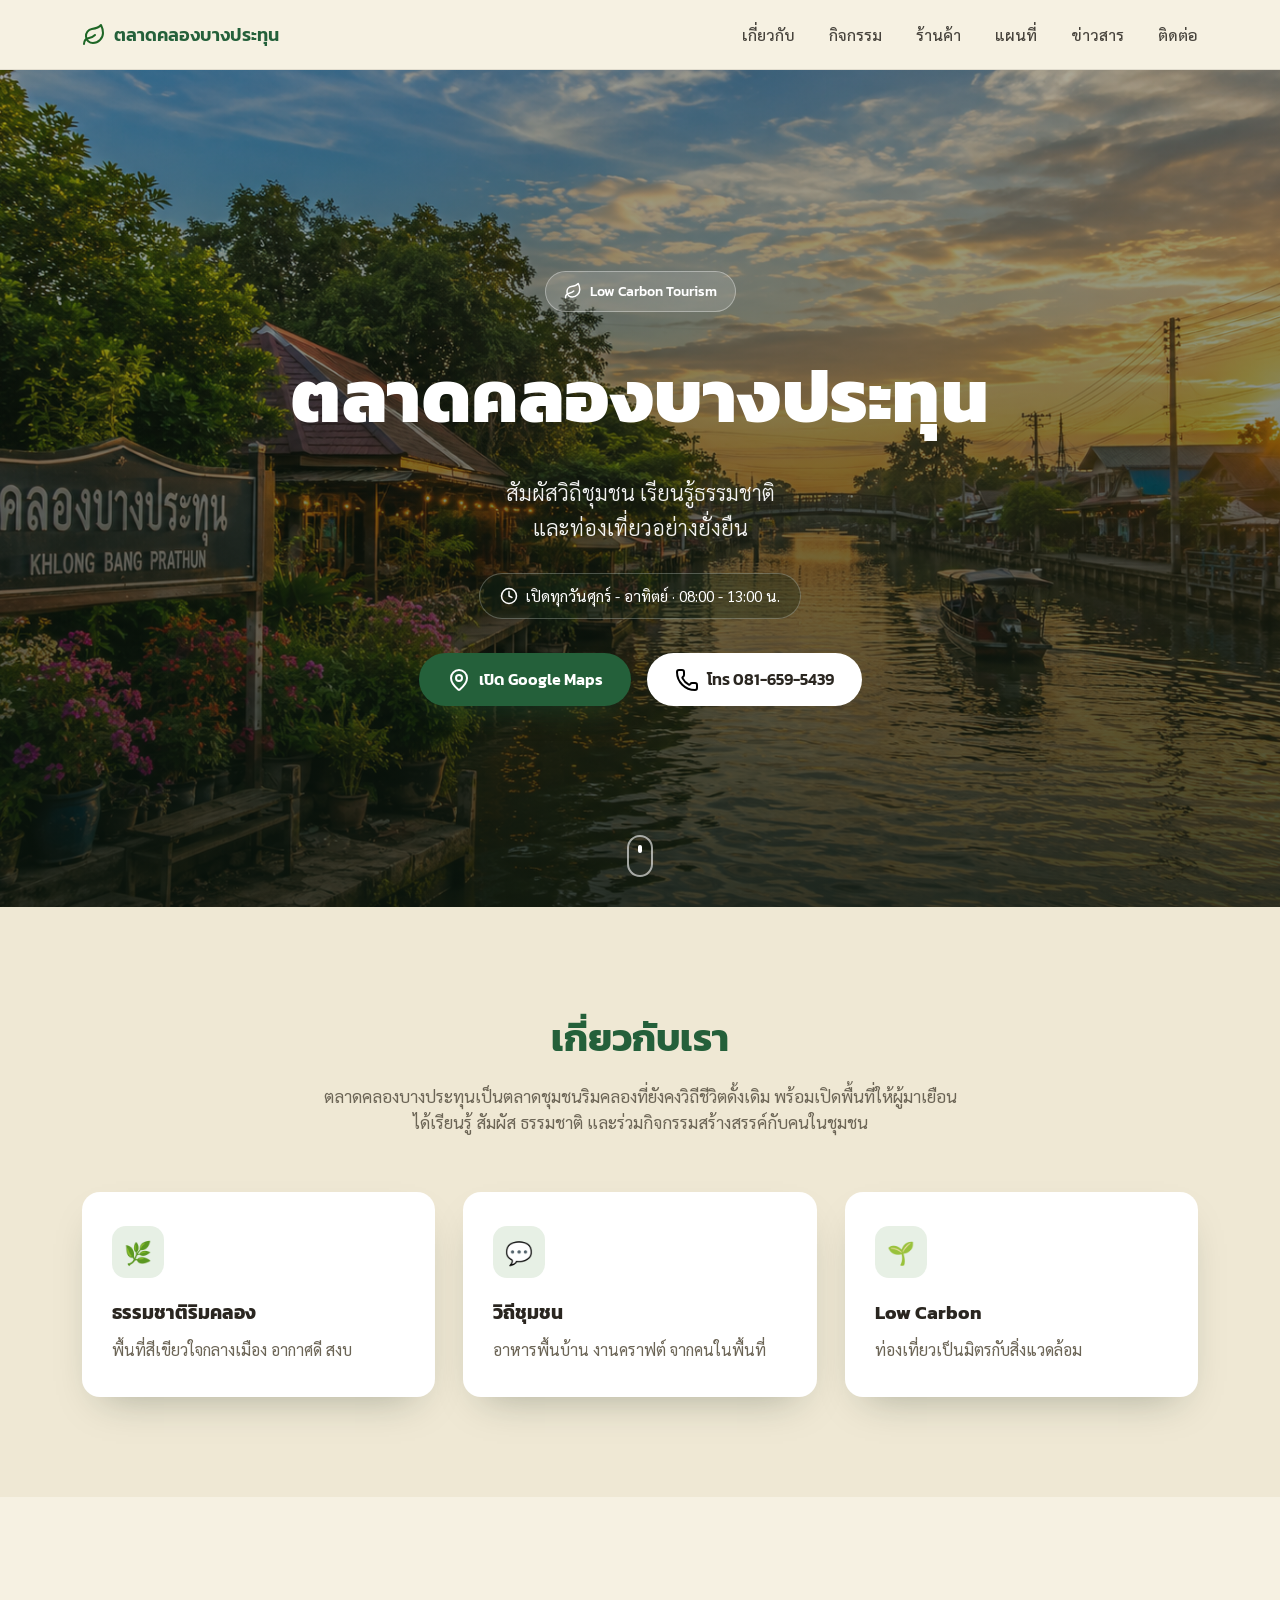
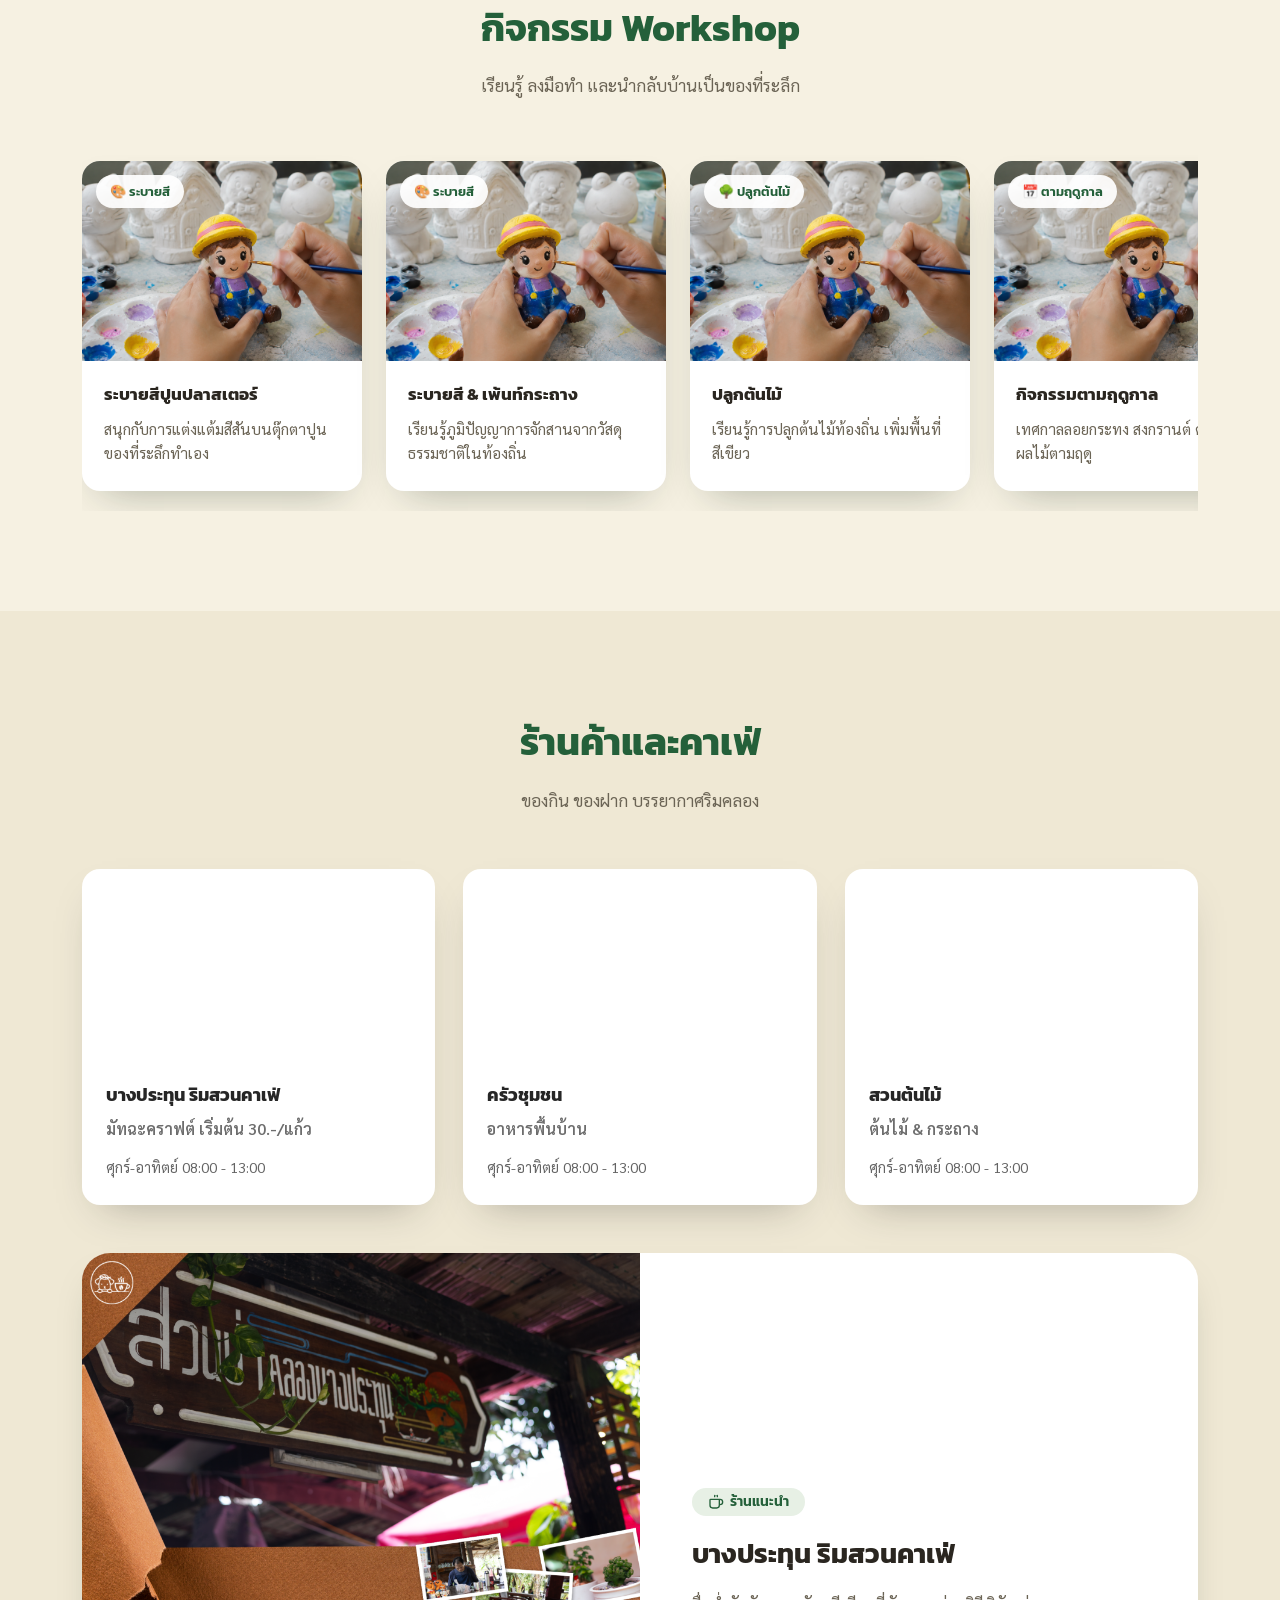
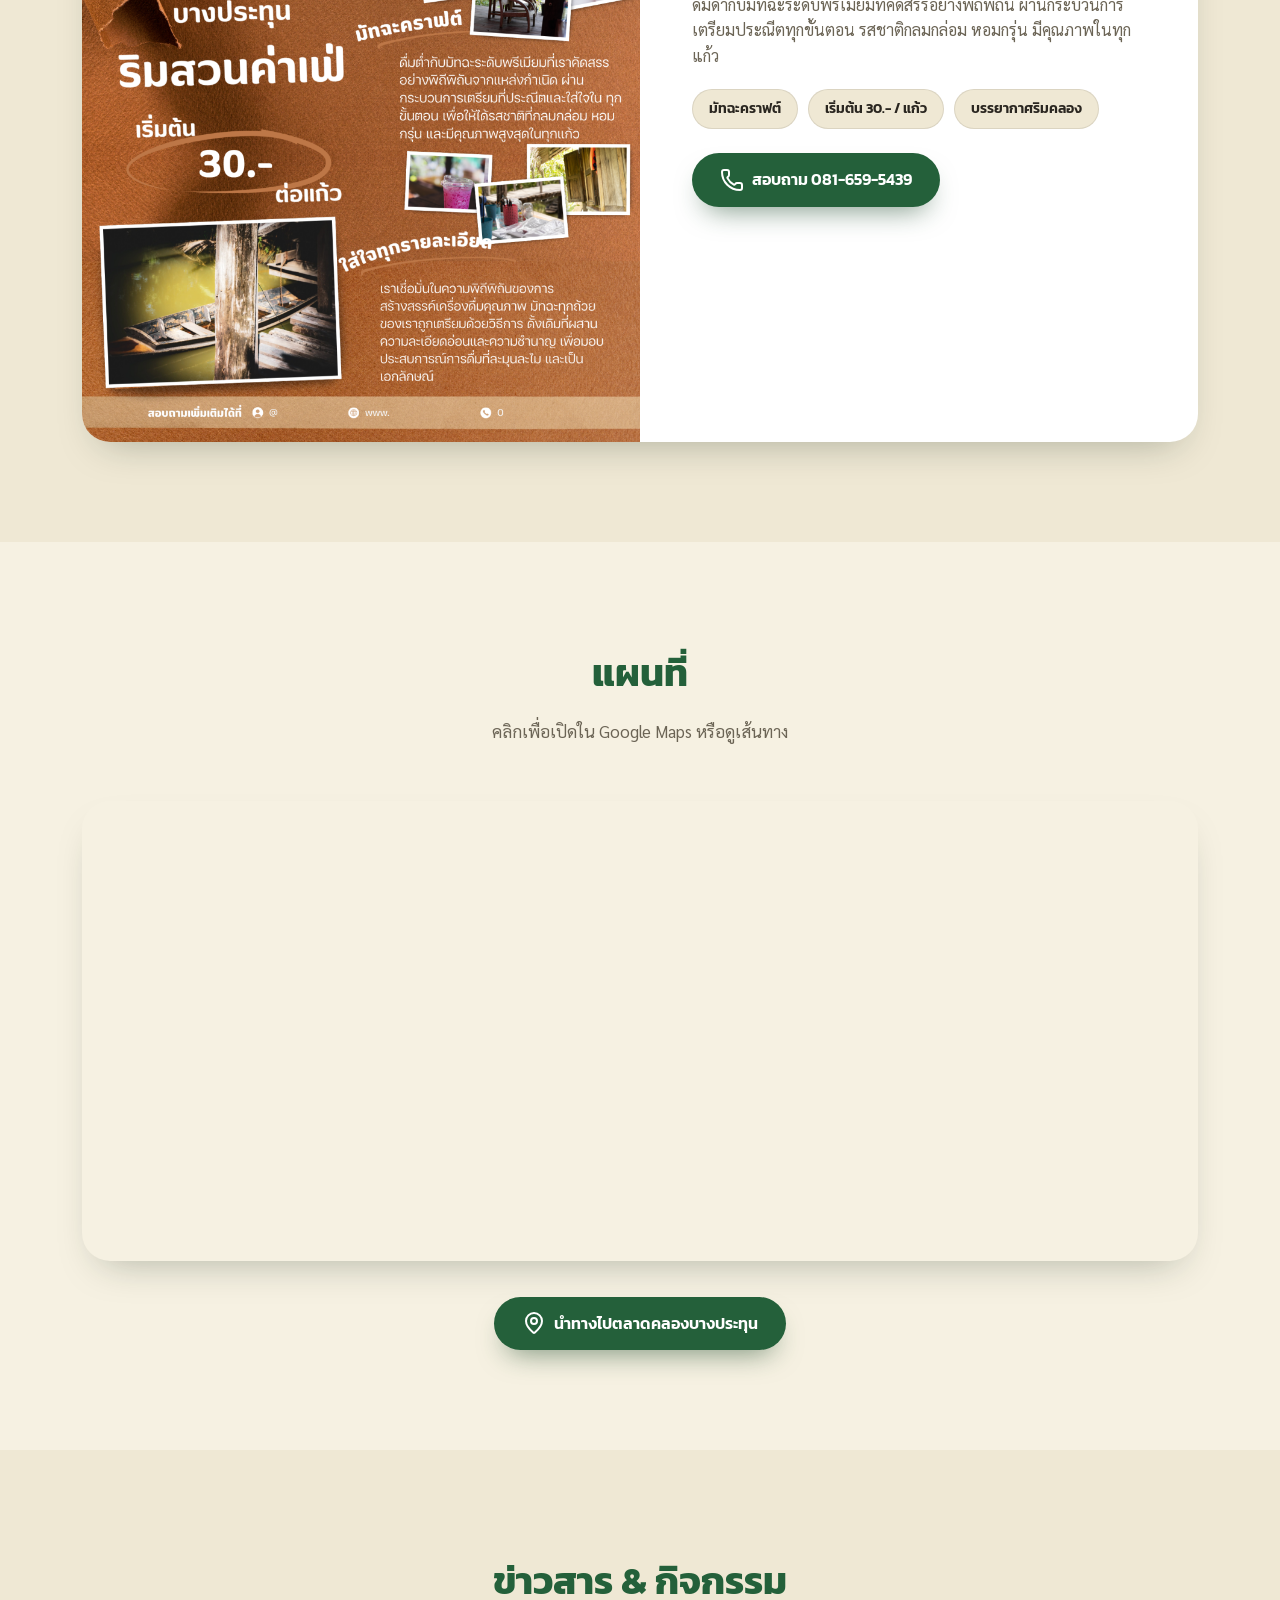
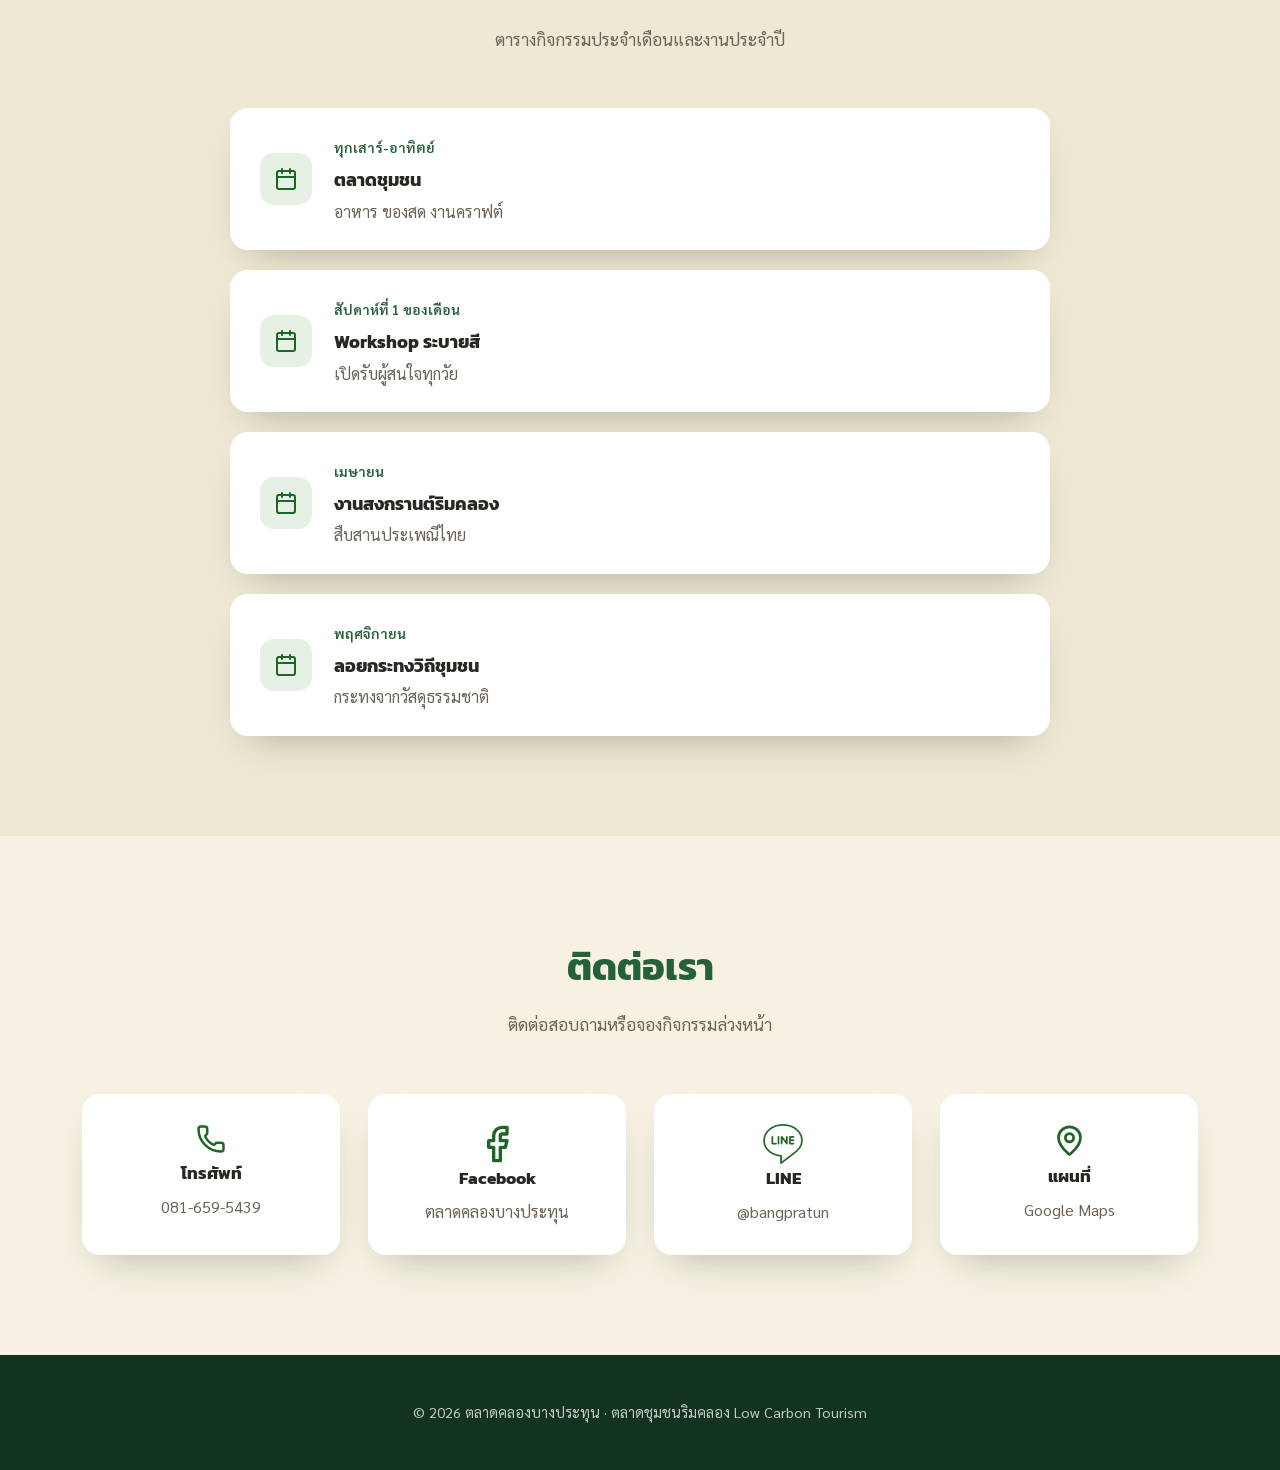
==== index.html @ f0b09286 "Add files via upload" ====
<!DOCTYPE html>
<html lang="th">
<head>
<meta charset="UTF-8">
<meta name="viewport" content="width=device-width, initial-scale=1.0">
<title>ตลาดคลองบางประทุน | ตลาดชุมชนริมคลอง Low Carbon Tourism</title>
<meta name="description" content="ตลาดคลองบางประทุน ตลาดชุมชนริมคลองที่ยังคงวิถีชีวิตดั้งเดิม สัมผัสวิถีชุมชน เรียนรู้ธรรมชาติ ท่องเที่ยวอย่างยั่งยืน">
<link rel="preconnect" href="https://fonts.googleapis.com">
<link rel="preconnect" href="https://fonts.gstatic.com" crossorigin>
<link href="https://fonts.googleapis.com/css2?family=Kanit:wght@400;500;600;700;800&family=Sarabun:wght@300;400;500;600;700&display=swap" rel="stylesheet">
<link rel="stylesheet" href="/css/style.css">
</head>
<body>

<header class="site-header" id="top">
  <div class="header-inner">
    <a href="#top" class="brand">
      <svg xmlns="http://www.w3.org/2000/svg" width="24" height="24" viewBox="0 0 24 24" fill="none" stroke="#1e6626" stroke-width="2" stroke-linecap="round" stroke-linejoin="round" class="lucide lucide-leaf-icon lucide-leaf"><path d="M11 20A7 7 0 0 1 9.8 6.1C15.5 5 17 4.48 19 2c1 2 2 4.18 2 8 0 5.5-4.78 10-10 10Z"/><path d="M2 21c0-3 1.85-5.36 5.08-6C9.5 14.52 12 13 13 12"/></svg>
      <span>ตลาดคลองบางประทุน</span>
    </a>
    <nav class="main-nav" id="mainNav">
      <a href="#about">เกี่ยวกับ</a>
      <a href="#activities">กิจกรรม</a>
      <a href="#shops">ร้านค้า</a>
      <a href="#map">แผนที่</a>
      <a href="#news">ข่าวสาร</a>
      <a href="#contact">ติดต่อ</a>
    </nav>
    <button class="nav-toggle" id="navToggle" aria-label="เปิดเมนู">
      <span></span><span></span><span></span>
    </button>
  </div>
</header>

<!-- HERO -->
<section class="hero">
  <div class="hero-bg" style="background-image:url('/img/bgimage.png')"></div>
  <div class="hero-overlay"></div>
  <div class="hero-content">
    <span class="badge"><svg xmlns="http://www.w3.org/2000/svg" width="18" height="18" viewBox="0 0 24 24" fill="none" stroke="#ffffff" stroke-width="2" stroke-linecap="round" stroke-linejoin="round" class="lucide lucide-leaf-icon lucide-leaf"><path d="M11 20A7 7 0 0 1 9.8 6.1C15.5 5 17 4.48 19 2c1 2 2 4.18 2 8 0 5.5-4.78 10-10 10Z"/><path d="M2 21c0-3 1.85-5.36 5.08-6C9.5 14.52 12 13 13 12"/></svg> Low Carbon Tourism</span>
    <h1>ตลาดคลองบางประทุน</h1>
    <p class="hero-sub">สัมผัสวิถีชุมชน เรียนรู้ธรรมชาติ<br>และท่องเที่ยวอย่างยั่งยืน</p>
    <div class="hero-time">
      <svg xmlns="http://www.w3.org/2000/svg" width="18" height="18" viewBox="0 0 24 24" fill="none" stroke="#ffffff" stroke-width="2" stroke-linecap="round" stroke-linejoin="round" class="lucide lucide-clock-icon lucide-clock"><circle cx="12" cy="12" r="10"/><path d="M12 6v6l4 2"/></svg> เปิดทุกวันศุกร์ - อาทิตย์ · 08:00 - 13:00 น.
    </div>
    <div class="hero-actions">
      <a class="btn btn-primary" href="#map"><svg xmlns="http://www.w3.org/2000/svg" width="24" height="24" viewBox="0 0 24 24" fill="none" stroke="#ffffff" stroke-width="2" stroke-linecap="round" stroke-linejoin="round" class="lucide lucide-map-pin-icon lucide-map-pin"><path d="M20 10c0 4.993-5.539 10.193-7.399 11.799a1 1 0 0 1-1.202 0C9.539 20.193 4 14.993 4 10a8 8 0 0 1 16 0"/><circle cx="12" cy="10" r="3"/></svg> เปิด Google Maps</a>
      <a class="btn btn-light" href="tel:0816595439"><svg xmlns="http://www.w3.org/2000/svg" width="24" height="24" viewBox="0 0 24 24" fill="none" stroke="#000000" stroke-width="2" stroke-linecap="round" stroke-linejoin="round" class="lucide lucide-phone-icon lucide-phone"><path d="M13.832 16.568a1 1 0 0 0 1.213-.303l.355-.465A2 2 0 0 1 17 15h3a2 2 0 0 1 2 2v3a2 2 0 0 1-2 2A18 18 0 0 1 2 4a2 2 0 0 1 2-2h3a2 2 0 0 1 2 2v3a2 2 0 0 1-.8 1.6l-.468.351a1 1 0 0 0-.292 1.233 14 14 0 0 0 6.392 6.384"/></svg> โทร 081-659-5439</a>
    </div>
  </div>
  <a href="#about" class="scroll-cue" aria-label="เลื่อนลง"></a>
</section>

<!-- ABOUT -->
<section class="section section-cream" id="about">
  <div class="container">
    <div class="section-head">
      <h2>เกี่ยวกับเรา</h2>
      <p>ตลาดคลองบางประทุนเป็นตลาดชุมชนริมคลองที่ยังคงวิถีชีวิตดั้งเดิม พร้อมเปิดพื้นที่ให้ผู้มาเยือนได้เรียนรู้ สัมผัส
      ธรรมชาติ และร่วมกิจกรรมสร้างสรรค์กับคนในชุมชน</p>
    </div>
    <div class="card-grid three">
      <div class="feature-card">
        <div class="feature-icon">🌿</div>
        <h3>ธรรมชาติริมคลอง</h3>
        <p>พื้นที่สีเขียวใจกลางเมือง อากาศดี สงบ</p>
      </div>
      <div class="feature-card">
        <div class="feature-icon">💬</div>
        <h3>วิถีชุมชน</h3>
        <p>อาหารพื้นบ้าน งานคราฟต์ จากคนในพื้นที่</p>
      </div>
      <div class="feature-card">
        <div class="feature-icon">🌱</div>
        <h3>Low Carbon</h3>
        <p>ท่องเที่ยวเป็นมิตรกับสิ่งแวดล้อม</p>
      </div>
    </div>
  </div>
</section>

<!-- ACTIVITIES -->
<section class="section" id="activities">
  <div class="container">
    <div class="section-head">
      <h2>กิจกรรม Workshop</h2>
      <p>เรียนรู้ ลงมือทำ และนำกลับบ้านเป็นของที่ระลึก</p>
    </div>
    <div class="scroll-row" id="workshopRow">
      <article class="workshop-card">
        <div class="workshop-img" style="background-image:url('/img/painting.png')">
          <span class="tag-pill">🎨 ระบายสี</span>
        </div>
        <div class="workshop-body">
          <h3>ระบายสีปูนปลาสเตอร์</h3>
          <p>สนุกกับการแต่งแต้มสีสันบนตุ๊กตาปูน ของที่ระลึกทำเอง</p>
        </div>
      </article>
      <article class="workshop-card">
        <div class="workshop-img" style="background-image:url('/img/painting.png')">
          <span class="tag-pill">🎨 ระบายสี</span>
        </div>
        <div class="workshop-body">
          <h3>ระบายสี & เพ้นท์กระถาง</h3>
          <p>เรียนรู้ภูมิปัญญาการจักสานจากวัสดุธรรมชาติในท้องถิ่น</p>
        </div>
      </article>
      <article class="workshop-card">
        <div class="workshop-img" style="background-image:url('/img/painting.png')">
          <span class="tag-pill">🌳 ปลูกต้นไม้</span>
        </div>
        <div class="workshop-body">
          <h3>ปลูกต้นไม้</h3>
          <p>เรียนรู้การปลูกต้นไม้ท้องถิ่น เพิ่มพื้นที่สีเขียว</p>
        </div>
      </article>
      <article class="workshop-card">
        <div class="workshop-img" style="background-image:url('/img/painting.png')">
          <span class="tag-pill">📅 ตามฤดูกาล</span>
        </div>
        <div class="workshop-body">
          <h3>กิจกรรมตามฤดูกาล</h3>
          <p>เทศกาลลอยกระทง สงกรานต์ ตลาดนัดผลไม้ตามฤดู</p>
        </div>
      </article>
    </div>
  </div>
</section>

<!-- SHOPS -->
<section class="section section-cream" id="shops">
  <div class="container">
    <div class="section-head">
      <h2>ร้านค้าและคาเฟ่</h2>
      <p>ของกิน ของฝาก บรรยากาศริมคลอง</p>
    </div>
    <div class="card-grid three">
      <article class="shop-card">
        <div class="shop-img" style="background-image:url('https://images.unsplash.com/photo-1445116572660-236099ec97a0?q=80&w=1974&auto=format&fit=crop')"></div>
        <div class="shop-body">
          <h3>บางประทุน ริมสวนคาเฟ่</h3>
          <p>มัทฉะคราฟต์ เริ่มต้น 30.-/แก้ว</p>
          <div class="shop-time"> ศุกร์-อาทิตย์ 08:00 - 13:00</div>
        </div>
      </article>
      <article class="shop-card">
        <div class="shop-img" style="background-image:url('https://images.unsplash.com/photo-1517248135467-4c7edcad34c4?q=80&w=1974&auto=format&fit=crop')"></div>
        <div class="shop-body">
          <h3>ครัวชุมชน</h3>
          <p>อาหารพื้นบ้าน</p>
          <div class="shop-time"> ศุกร์-อาทิตย์ 08:00 - 13:00</div>
        </div>
      </article>
      <article class="shop-card">
        <div class="shop-img" style="background-image:url('https://images.unsplash.com/photo-1466692476868-aef1dfb1e735?q=80&w=1974&auto=format&fit=crop')"></div>
        <div class="shop-body">
          <h3>สวนต้นไม้</h3>
          <p>ต้นไม้ &amp; กระถาง</p>
          <div class="shop-time"> ศุกร์-อาทิตย์ 08:00 - 13:00</div>
        </div>
      </article>
    </div>

    <!-- FEATURED SHOP -->
    <div class="featured-shop">
      <div class="featured-img" ><img src="/img/poster1.webp" alt="cafe Shop"></div>
      <div class="featured-body">
        <span class="chip"><svg xmlns="http://www.w3.org/2000/svg" width="16" height="16" viewBox="0 0 24 24" fill="none" stroke="#24603a" stroke-width="2" stroke-linecap="round" stroke-linejoin="round" class="lucide lucide-coffee-icon lucide-coffee"><path d="M10 2v2"/><path d="M14 2v2"/><path d="M16 8a1 1 0 0 1 1 1v8a4 4 0 0 1-4 4H7a4 4 0 0 1-4-4V9a1 1 0 0 1 1-1h14a4 4 0 1 1 0 8h-1"/></svg>ร้านแนะนำ</span>
        <h3>บางประทุน ริมสวนคาเฟ่</h3>
        <p>ดื่มด่ำกับมัทฉะระดับพรีเมียมที่คัดสรรอย่างพิถีพิถัน ผ่านกระบวนการเตรียมประณีตทุกขั้นตอน รสชาติกลมกล่อม หอมกรุ่น มีคุณภาพในทุกแก้ว</p>
        <div class="tag-row">
          <span class="tag">มัทฉะคราฟต์</span>
          <span class="tag">เริ่มต้น 30.- / แก้ว</span>
          <span class="tag">บรรยากาศริมคลอง</span>
        </div>
        <a class="btn btn-primary" href="tel:0816595439"><svg xmlns="http://www.w3.org/2000/svg" width="24" height="24" viewBox="0 0 24 24" fill="none" stroke="#ffffff" stroke-width="2" stroke-linecap="round" stroke-linejoin="round" class="lucide lucide-phone-icon lucide-phone"><path d="M13.832 16.568a1 1 0 0 0 1.213-.303l.355-.465A2 2 0 0 1 17 15h3a2 2 0 0 1 2 2v3a2 2 0 0 1-2 2A18 18 0 0 1 2 4a2 2 0 0 1 2-2h3a2 2 0 0 1 2 2v3a2 2 0 0 1-.8 1.6l-.468.351a1 1 0 0 0-.292 1.233 14 14 0 0 0 6.392 6.384"/></svg> สอบถาม 081-659-5439</a>
      </div>
    </div>
  </div>
</section>

<!-- MAP -->
<section class="section" id="map">
  <div class="container">
    <div class="section-head">
      <h2>แผนที่</h2>
      <p>คลิกเพื่อเปิดใน Google Maps หรือดูเส้นทาง</p>
    </div>
    <div class="map-wrap">
      <iframe
        title="แผนที่ตลาดคลองบางประทุน"
        src="https://www.google.com/maps?q=Bang+Prathun+Bangkok+Thailand&output=embed"
        loading="lazy"
        referrerpolicy="no-referrer-when-downgrade">
      </iframe>
    </div>
    <div class="map-cta">
      <a class="btn btn-primary" target="_blank" rel="noopener" href="https://www.google.com/maps/search/?api=1&query=Bang+Prathun+Bangkok+Thailand"><svg xmlns="http://www.w3.org/2000/svg" width="24" height="24" viewBox="0 0 24 24" fill="none" stroke="#ffffff" stroke-width="2" stroke-linecap="round" stroke-linejoin="round" class="lucide lucide-map-pin-icon lucide-map-pin"><path d="M20 10c0 4.993-5.539 10.193-7.399 11.799a1 1 0 0 1-1.202 0C9.539 20.193 4 14.993 4 10a8 8 0 0 1 16 0"/><circle cx="12" cy="10" r="3"/> เปิด Google Maps</svg>
 นำทางไปตลาดคลองบางประทุน</a>
    </div>
  </div>
</section>

<!-- NEWS -->
<section class="section section-cream" id="news">
  <div class="container">
    <div class="section-head">
      <h2>ข่าวสาร &amp; กิจกรรม</h2>
      <p>ตารางกิจกรรมประจำเดือนและงานประจำปี</p>
    </div>
    <div class="news-list">
      <div class="news-item">
        <span class="icon-badge">
          <svg xmlns="http://www.w3.org/2000/svg" width="24" height="24" viewBox="0 0 24 24" fill="none" stroke="#1e6626" stroke-width="2" stroke-linecap="round" stroke-linejoin="round" class="lucide lucide-calendar-icon lucide-calendar"><path d="M8 2v4"/><path d="M16 2v4"/><rect width="18" height="18" x="3" y="4" rx="2"/><path d="M3 10h18"/></svg>
        </span>
        <div class="news-body">
          <span class="news-tag">ทุกเสาร์-อาทิตย์</span>
          <h3>ตลาดชุมชน</h3>
          <p>อาหาร ของสด งานคราฟต์</p>
        </div>
      </div>
      <div class="news-item">
        <span class="icon-badge">
          <svg xmlns="http://www.w3.org/2000/svg" width="24" height="24" viewBox="0 0 24 24" fill="none" stroke="#1e6626" stroke-width="2" stroke-linecap="round" stroke-linejoin="round" class="lucide lucide-calendar-icon lucide-calendar"><path d="M8 2v4"/><path d="M16 2v4"/><rect width="18" height="18" x="3" y="4" rx="2"/><path d="M3 10h18"/></svg>
        </span>
        <div class="news-body">
          <span class="news-tag">สัปดาห์ที่ 1 ของเดือน</span>
          <h3>Workshop ระบายสี</h3>
          <p>เปิดรับผู้สนใจทุกวัย</p>
        </div>
      </div>
      <div class="news-item">
        <span class="icon-badge">
          <svg xmlns="http://www.w3.org/2000/svg" width="24" height="24" viewBox="0 0 24 24" fill="none" stroke="#1e6626" stroke-width="2" stroke-linecap="round" stroke-linejoin="round" class="lucide lucide-calendar-icon lucide-calendar"><path d="M8 2v4"/><path d="M16 2v4"/><rect width="18" height="18" x="3" y="4" rx="2"/><path d="M3 10h18"/></svg>
        </span>
        <div class="news-body">
          <span class="news-tag">เมษายน</span>
          <h3>งานสงกรานต์ริมคลอง</h3>
          <p>สืบสานประเพณีไทย</p>
        </div>
      </div>
      <div class="news-item">
        <span class="icon-badge">
          <svg xmlns="http://www.w3.org/2000/svg" width="24" height="24" viewBox="0 0 24 24" fill="none" stroke="#1e6626" stroke-width="2" stroke-linecap="round" stroke-linejoin="round" class="lucide lucide-calendar-icon lucide-calendar"><path d="M8 2v4"/><path d="M16 2v4"/><rect width="18" height="18" x="3" y="4" rx="2"/><path d="M3 10h18"/></svg>
        </span>
        <div class="news-body">
          <span class="news-tag">พฤศจิกายน</span>
          <h3>ลอยกระทงวิถีชุมชน</h3>
          <p>กระทงจากวัสดุธรรมชาติ</p>
        </div>
      </div>
    </div>
  </div>
</section>

<!-- CONTACT -->
<section class="section" id="contact">
  <div class="container">
    <div class="section-head">
      <h2>ติดต่อเรา</h2>
      <p>ติดต่อสอบถามหรือจองกิจกรรมล่วงหน้า</p>
    </div>
    <div class="card-grid four">
      <a class="contact-card" href="tel:0816595439">
        <svg xmlns="http://www.w3.org/2000/svg"  width="30" height="30" viewBox="0 0 24 24" fill="none" stroke="#1e6626" stroke-width="2" stroke-linecap="round" stroke-linejoin="round" class="lucide lucide-phone-icon lucide-phone"><path d="M13.832 16.568a1 1 0 0 0 1.213-.303l.355-.465A2 2 0 0 1 17 15h3a2 2 0 0 1 2 2v3a2 2 0 0 1-2 2A18 18 0 0 1 2 4a2 2 0 0 1 2-2h3a2 2 0 0 1 2 2v3a2 2 0 0 1-.8 1.6l-.468.351a1 1 0 0 0-.292 1.233 14 14 0 0 0 6.392 6.384"/></svg>
        <h3>โทรศัพท์</h3>
        <p>081-659-5439</p>
      </a>
      <a class="contact-card" href="#" target="_blank" rel="noopener">
        <img  src="/img/icon/facebook.svg" alt="facebook" class="contact-icon"></img>
        <h3>Facebook</h3>
        <p>ตลาดคลองบางประทุน</p>
      </a>
      <a class="contact-card" href="#" target="_blank" rel="noopener">
  
        <img width="24" height="24" src="/img/icon/line.png" alt="line-me" class="contact-icon"></img>
        <h3>LINE</h3>
        <p>@bangpratun</p>
      </a>
      <a class="contact-card" href="#map">
        <svg xmlns="http://www.w3.org/2000/svg" width="33" height="33" viewBox="0 0 24 24" fill="none" stroke="#1e6626" stroke-width="2" stroke-linecap="round" stroke-linejoin="round" class="lucide lucide-map-pin-icon lucide-map-pin"><path d="M20 10c0 4.993-5.539 10.193-7.399 11.799a1 1 0 0 1-1.202 0C9.539 20.193 4 14.993 4 10a8 8 0 0 1 16 0"/><circle cx="12" cy="10" r="3"/></svg>
        <h3>แผนที่</h3>
        <p>Google Maps</p>
      </a>
    </div>
  </div>
</section>

<footer class="site-footer">
  <p>© <span id="year"></span> ตลาดคลองบางประทุน · ตลาดชุมชนริมคลอง Low Carbon Tourism</p>
</footer>

<script src="/js/script.js"></script>

</body>
</html>
---- css/style.css ----
:root {
  --cream: #f6f1e2;
  --cream-alt: #efe8d4;
  --green-900: #12331f;
  --green-800: #1c4a2c;
  --green-700: #24603a;
  --green-600: #2f7a49;
  --gold: #8a6a34;
  --ink: #2a2620;
  --ink-soft: #6b6455;
  --white: #ffffff;
  --line: rgba(42, 38, 32, 0.1);
  --radius-lg: 28px;
  --radius-md: 18px;
  --radius-sm: 12px;
  --shadow: 0 18px 40px -20px rgba(20, 40, 25, 0.35);
  --container: 1180px;
}

* { box-sizing: border-box; }
html { scroll-behavior: smooth; }

body {
  margin: 0;
  font-family: 'Sarabun', sans-serif;
  background: var(--cream);
  color: var(--ink);
  line-height: 1.6;
}

h1, h2, h3, .brand, .btn, .nav-toggle, .badge, .chip, .tag, .tag-pill {
  font-family: 'Kanit', sans-serif;
}

a { color: inherit; text-decoration: none; }
img { max-width: 100%; display: block; }

.container {
  max-width: var(--container);
  margin: 0 auto;
  padding: 0 32px;
}

/* ---------- HEADER ---------- */
.site-header {
  position: sticky;
  top: 0;
  z-index: 100;
  background: rgba(246, 241, 226, 0.92);
  backdrop-filter: blur(10px);
  border-bottom: 1px solid var(--line);
}

.header-inner {
  max-width: var(--container);
  margin: 0 auto;
  padding: 18px 32px;
  display: flex;
  align-items: center;
  justify-content: space-between;
}

.brand {
  display: flex;
  align-items: center;
  gap: 8px;
  font-weight: 600;
  font-size: 1.15rem;
  color: var(--green-700);
}
.brand-leaf { font-size: 1.2rem; }

.main-nav {
  display: flex;
  gap: 34px;
  font-size: 0.98rem;
  font-weight: 500;
}
.main-nav a {
  color: var(--ink);
  opacity: 0.85;
  position: relative;
  padding: 4px 0;
  transition: opacity 0.2s;
}
.main-nav a:hover { opacity: 1; color: var(--green-700); }

.nav-toggle {
  display: none;
  flex-direction: column;
  gap: 5px;
  background: none;
  border: none;
  cursor: pointer;
  padding: 6px;
}
.nav-toggle span {
  width: 24px;
  height: 2px;
  background: var(--green-800);
  border-radius: 2px;
}

/* ---------- HERO ---------- */
.hero {
  position: relative;
  height: 93vh;
  display: flex;
  align-items: center;
  overflow: hidden;
}
.hero-bg {
  position: absolute;
  inset: 0;
  background-size: cover;
  background-position: center;
  transform: scale(1.02);
}
.hero-overlay {
  position: absolute;
  inset: 0;
  background:
    linear-gradient(180deg, rgba(15, 30, 18, 0.35) 0%, rgba(12, 26, 16, 0.55) 55%, rgba(10, 22, 14, 0.78) 100%);
}
.hero-content {
  position: relative;
  z-index: 2;
  max-width: 880px;
  margin: 0 auto;
  padding: 0 32px;
  text-align: center;
  color: var(--white);
}
.badge {
  display: inline-flex;
  align-items: center;
  gap: 8px;
  background: rgba(255, 255, 255, 0.14);
  border: 1px solid rgba(255, 255, 255, 0.35);
  padding: 8px 18px;
  border-radius: 999px;
  font-size: 0.9rem;
  font-weight: 500;
  margin-bottom: 26px;
}
.hero h1 {
  font-size: clamp(2.6rem, 6vw, 4.6rem);
  font-weight: 800;
  margin: 0 0 20px;
  letter-spacing: 0.5px;
}
.hero-sub {
  font-size: clamp(1.05rem, 2vw, 1.35rem);
  font-weight: 300;
  margin: 0 0 28px;
  opacity: 0.95;
}
.hero-time {
  display: inline-flex;
  align-items: center;
  gap: 8px;
  background: rgba(20, 40, 25, 0.35);
  border: 1px solid rgba(255, 255, 255, 0.25);
  padding: 10px 20px;
  border-radius: 999px;
  font-size: 0.95rem;
  margin-bottom: 34px;
}
.hero-actions {
  display: flex;
  justify-content: center;
  gap: 16px;
  flex-wrap: wrap;
}

.scroll-cue {
  position: absolute;
  bottom: 30px;
  left: 50%;
  transform: translateX(-50%);
  width: 26px;
  height: 42px;
  border: 2px solid rgba(255, 255, 255, 0.6);
  border-radius: 20px;
  z-index: 2;
}
.scroll-cue::before {
  content: "";
  position: absolute;
  top: 8px;
  left: 50%;
  width: 4px;
  height: 8px;
  background: #fff;
  border-radius: 2px;
  transform: translateX(-50%);
  animation: cue 1.6s infinite;
}
@keyframes cue {
  0% { opacity: 1; top: 8px; }
  70% { opacity: 0; top: 20px; }
  100% { opacity: 0; top: 8px; }
}

/* ---------- BUTTONS ---------- */
.btn {
  display: inline-flex;
  align-items: center;
  gap: 8px;
  padding: 14px 28px;
  border-radius: 999px;
  font-weight: 600;
  font-size: 1rem;
  border: none;
  cursor: pointer;
  transition: transform 0.2s ease, box-shadow 0.2s ease;
}
.btn:hover { transform: translateY(-2px); }
.btn-primary {
  background: var(--green-700);
  color: #fff;
  box-shadow: 0 14px 28px -12px rgba(28, 74, 44, 0.6);
}
.btn-primary:hover { background: var(--green-800); }
.btn-light {
  background: #fff;
  color: var(--ink);
}

/* ---------- SECTIONS ---------- */
.section { padding: 100px 0; }
.section-cream { background: var(--cream-alt); }

.section-head {
  text-align: center;
  max-width: 640px;
  margin: 0 auto 56px;
}
.section-head h2 {
  color: var(--green-700);
  font-size: clamp(1.8rem, 3.2vw, 2.4rem);
  font-weight: 700;
  margin: 0 0 14px;
}
.section-head p {
  color: var(--ink-soft);
  font-size: 1.05rem;
  margin: 0;
}

/* ---------- CARD GRID ---------- */
.card-grid {
  display: grid;
  gap: 28px;
}
.card-grid.three { grid-template-columns: repeat(3, 1fr); }
.card-grid.four { grid-template-columns: repeat(4, 1fr); }

.feature-card {
  background: var(--white);
  border-radius: var(--radius-md);
  padding: 34px 30px;
  box-shadow: var(--shadow);
  transition: box-shadow 0.3s ease;
}
.feature-card:hover { 
  box-shadow: 0 12px 30px rgba(0, 0, 0, 0.2); 
  transform: scale(1.05);
}
.feature-icon {
  width: 52px;
  height: 52px;
  border-radius: 14px;
  background: #e7f0e5;
  display: flex;
  align-items: center;
  justify-content: center;
  font-size: 1.4rem;
  margin-bottom: 20px;
}
.feature-card h3 { margin: 0 0 8px; font-size: 1.2rem; color: var(--ink); }
.feature-card p { margin: 0; color: var(--ink-soft); }

/* ---------- WORKSHOP SCROLL ROW ---------- */
.scroll-row {
  display: flex;
  gap: 24px;
  overflow-x: auto;
  padding: 6px 6px 20px;
  scroll-snap-type: x mandatory;
}
.scroll-row::-webkit-scrollbar { height: 8px; }
.scroll-row::-webkit-scrollbar-thumb { background: var(--line); border-radius: 8px; }

.workshop-card {
  flex: 0 0 280px;
  scroll-snap-align: start;
  background: var(--white);
  border-radius: var(--radius-md);
  overflow: hidden;
  box-shadow: var(--shadow);
}
.workshop-img {
  height: 200px;
  background-size: cover;
  background-position: center;
  position: relative;
}
.tag-pill {
  position: absolute;
  top: 14px;
  left: 14px;
  background: rgba(255, 255, 255, 0.92);
  color: var(--green-700);
  font-size: 0.82rem;
  font-weight: 600;
  padding: 6px 14px;
  border-radius: 999px;
}
.workshop-body { padding: 20px 22px 26px; }
.workshop-body h3 { margin: 0 0 8px; font-size: 1.08rem; }
.workshop-body p { margin: 0; color: var(--ink-soft); font-size: 0.95rem; }

/* ---------- SHOPS ---------- */
.shop-card {
  background: var(--white);
  border-radius: var(--radius-md);
  overflow: hidden;
  box-shadow: var(--shadow);
  filter: grayscale(100%);
  transition: .4s;
}
.shop-card:hover { filter: grayscale(0%); transform: scale(1.02); }
.shop-img { height: 190px; background-size: cover; background-position: center; }
.shop-body { padding: 22px 24px 26px; }
.shop-body h3 { margin: 0 0 6px; font-size: 1.12rem; }
.shop-body p { margin: 0 0 14px; color: var(--gold); font-weight: 600; }
.shop-time { color: var(--ink-soft); font-size: 0.9rem; display: flex; align-items: center; gap: 6px; }

.featured-shop {
  margin-top: 48px;
  background: var(--white);
  border-radius: var(--radius-lg);
  overflow: hidden;
  box-shadow: var(--shadow);
  display: grid;
  grid-template-columns: 1fr 1fr;
  align-items: stretch;
  transition: 0.6s ease;
}
.featured-shop:hover{
  transform: scale(1.02);
}
.featured-img {
  background-size: cover;
  background-position: center;
  min-height: 340px;
}
.featured-body {
  padding: 48px 52px;
  display: flex;
  flex-direction: column;
  gap: 16px;
  justify-content: center;
}
.chip {
  display: inline-flex;
  align-self: flex-start;
  align-items: center;
  background: #e7f0e5;
  color: var(--green-700);
  padding: 6px 16px;
  gap: 6px;
  line-height: 1;
  border-radius: 999px;
  font-size: 0.85rem;
  font-weight: 600;

}
.featured-body h3 { margin: 0; font-size: 1.7rem; color: var(--ink); }
.featured-body p { margin: 0; color: var(--ink-soft); }
.tag-row { display: flex; flex-wrap: wrap; gap: 10px; margin: 4px 0 8px; }
.tag {
  background: var(--cream-alt);
  border: 1px solid var(--line);
  padding: 8px 16px;
  border-radius: 999px;
  font-size: 0.88rem;
  font-weight: 600;
  color: var(--ink);
}
.featured-body .btn { align-self: flex-start; }

/* ---------- MAP ---------- */
.map-wrap {
  border-radius: var(--radius-lg);
  overflow: hidden;
  box-shadow: var(--shadow);
  height: 460px;
}
.map-wrap iframe { width: 100%; height: 100%; border: 0; }
.map-cta { text-align: center; margin-top: 36px; }

/* ---------- NEWS ---------- */
.news-list {
  display: flex;
  flex-direction: column;
  gap: 20px;
  max-width: 820px;
  margin: 0 auto;
}
.news-item {
  background: var(--white);
  border-radius: var(--radius-md);
  padding: 26px 30px;
  display: flex;
  align-items: center;
  gap: 22px;
  box-shadow: var(--shadow);
}
.news-icon {
  width: 52px;
  height: 52px;
  border-radius: 14px;
  background: #e7f0e5;
  display: flex;
  align-items: center;
  justify-content: center;
  font-size: 1.3rem;
  flex-shrink: 0;
}
.icon-badge {
  width: 52px;
  height: 52px;
  border-radius: 14px;
  background: #e7f0e5;
  display: flex;
  align-items: center;
  justify-content: center;

}
.news-tag { color: var(--green-700); font-weight: 600; font-size: 0.88rem; }
.news-body h3 { margin: 6px 0 4px; font-size: 1.12rem; }
.news-body p { margin: 0; color: var(--ink-soft); }

/* ---------- CONTACT ---------- */
.contact-card {
  background: var(--white);
  border-radius: var(--radius-md);
  padding: 30px 24px;
  text-align: center;
  box-shadow: var(--shadow);
  transition: transform 0.4s ease;
}
.contact-card:hover { 
  
  transform: translateY(-4px);
  border-width: 1px;
  border-style: solid;
  border-color: var(--green-700);
  box-shadow: 0 20px 25px rgba(0, 0, 0, 0.15) 
}
.contact-icon {
  width: 40px;
  height: 40px;
  display: flex;
  margin: auto auto 2px auto;
  

}
.contact-card h3 { margin: 0 0 6px; font-size: 1.05rem; }
.contact-card p { margin: 0; color: var(--ink-soft); }

/* ---------- FOOTER ---------- */
.site-footer {
  background: var(--green-900);
  color: rgba(255, 255, 255, 0.75);
  text-align: center;
  padding: 32px 20px;
  font-size: 0.9rem;
}

/* ---------- RESPONSIVE ---------- */
@media (max-width: 900px) {
  .card-grid.three { grid-template-columns: 1fr 1fr; }
  .card-grid.four { grid-template-columns: 1fr 1fr; }
  .featured-shop { grid-template-columns: 1fr; }
  .featured-img { min-height: 260px; }
  .scroll-cue { opacity: 0; pointer-events: none; }
}

@media (max-width: 720px) {
  .main-nav {
    position: absolute;
    top: 100%;
    left: 0;
    right: 0;
    background: var(--cream);
    flex-direction: column;
    gap: 0;
    padding: 10px 32px 20px;
    border-bottom: 1px solid var(--line);
    display: none;
    
  }
  .main-nav.open { display: flex; }
  .main-nav a { padding: 12px 0; border-bottom: 1px solid var(--line); }
  .nav-toggle { display: flex; }
  .section { padding: 70px 0; }
  .card-grid.three, .card-grid.four { grid-template-columns: 1fr; }
  .featured-body { padding: 34px 26px; }
  .map-wrap { height: 340px; }
  .hero { min-height: 100vh; }
  .scroll-cue { opacity: 0; pointer-events: none; }
}
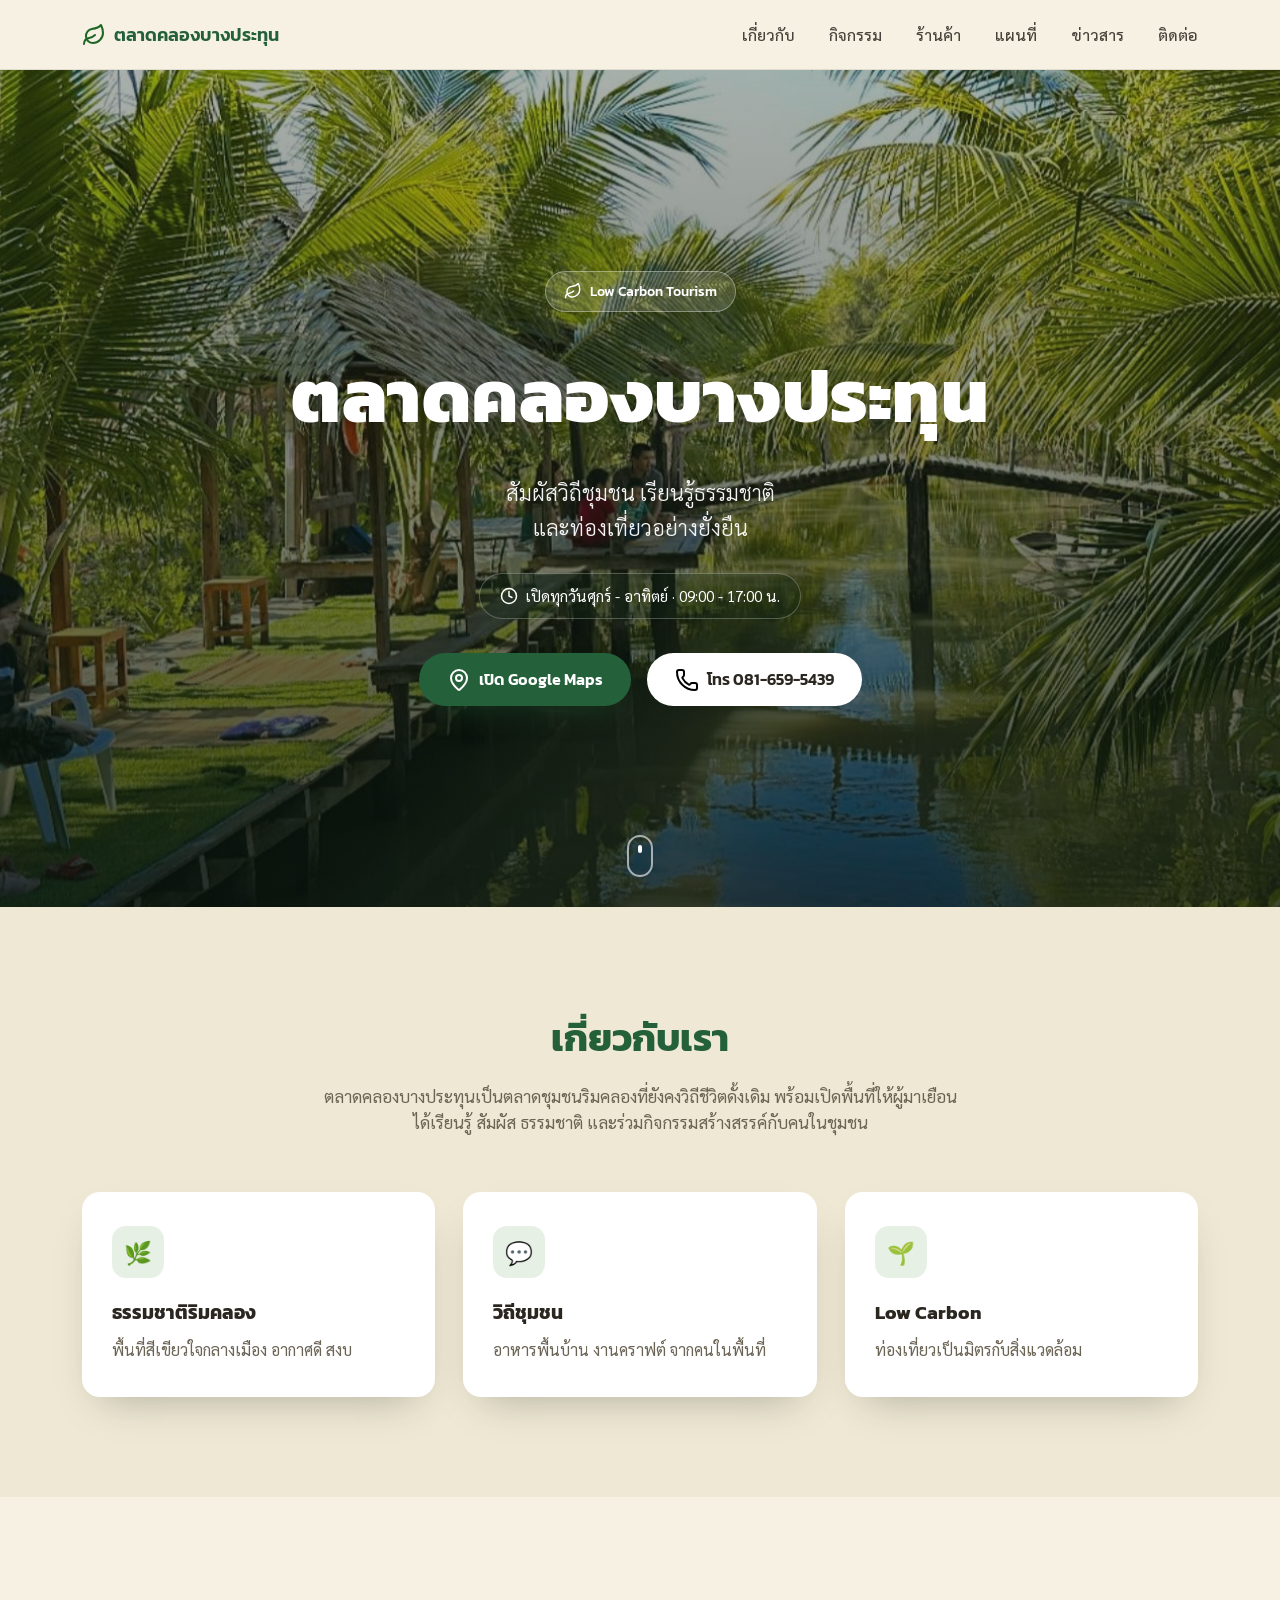
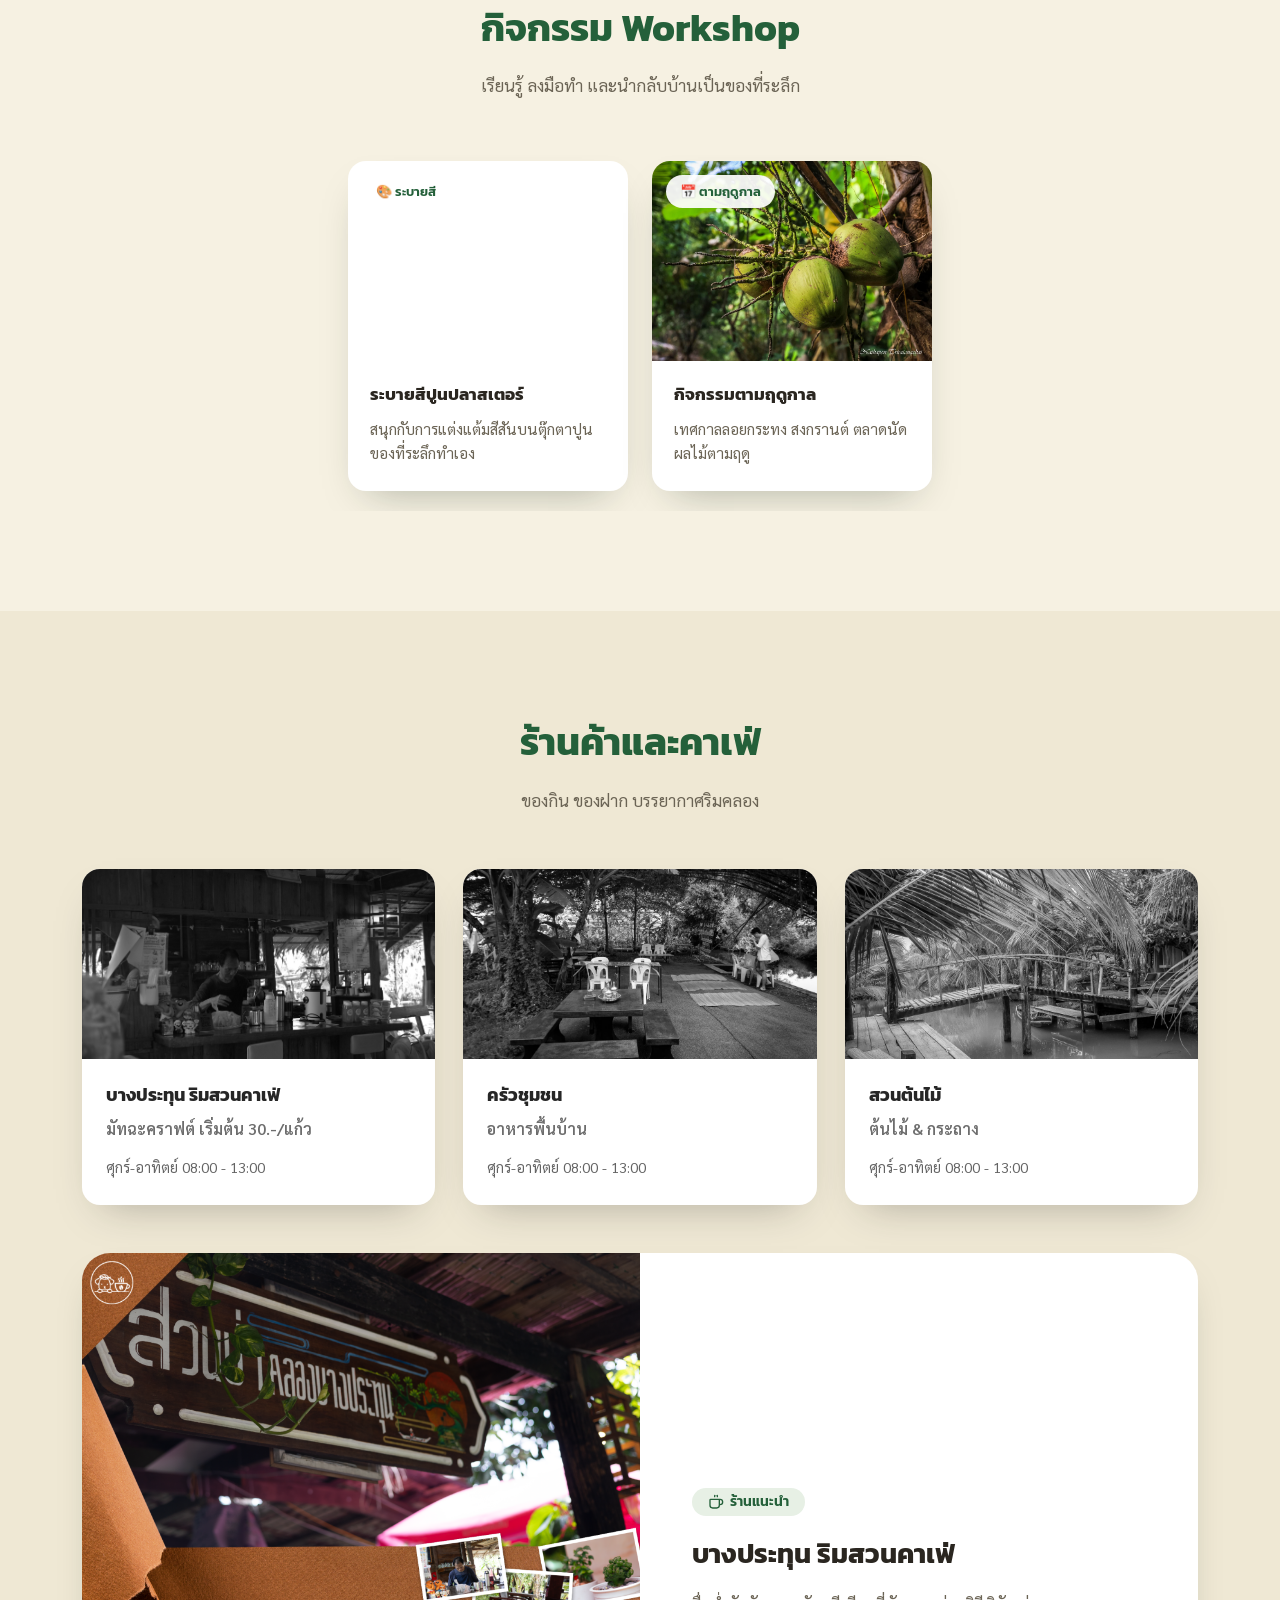
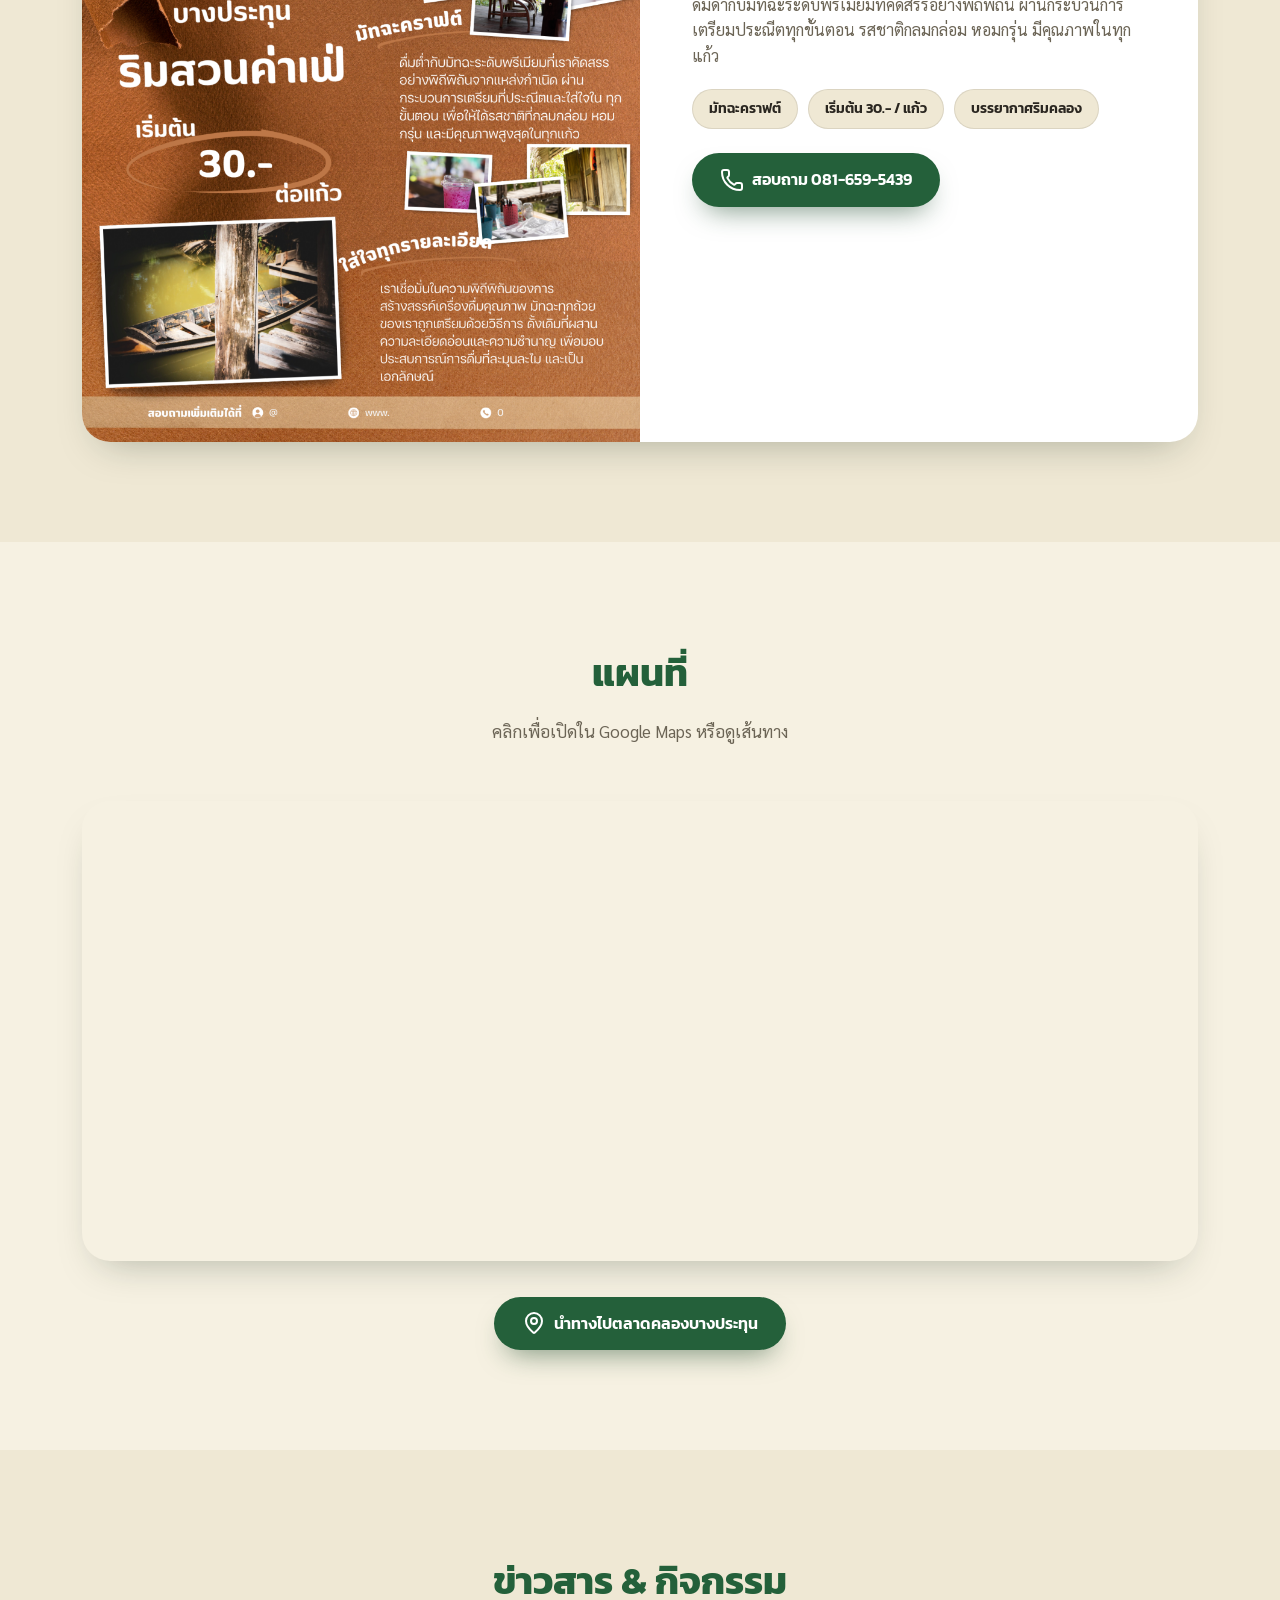
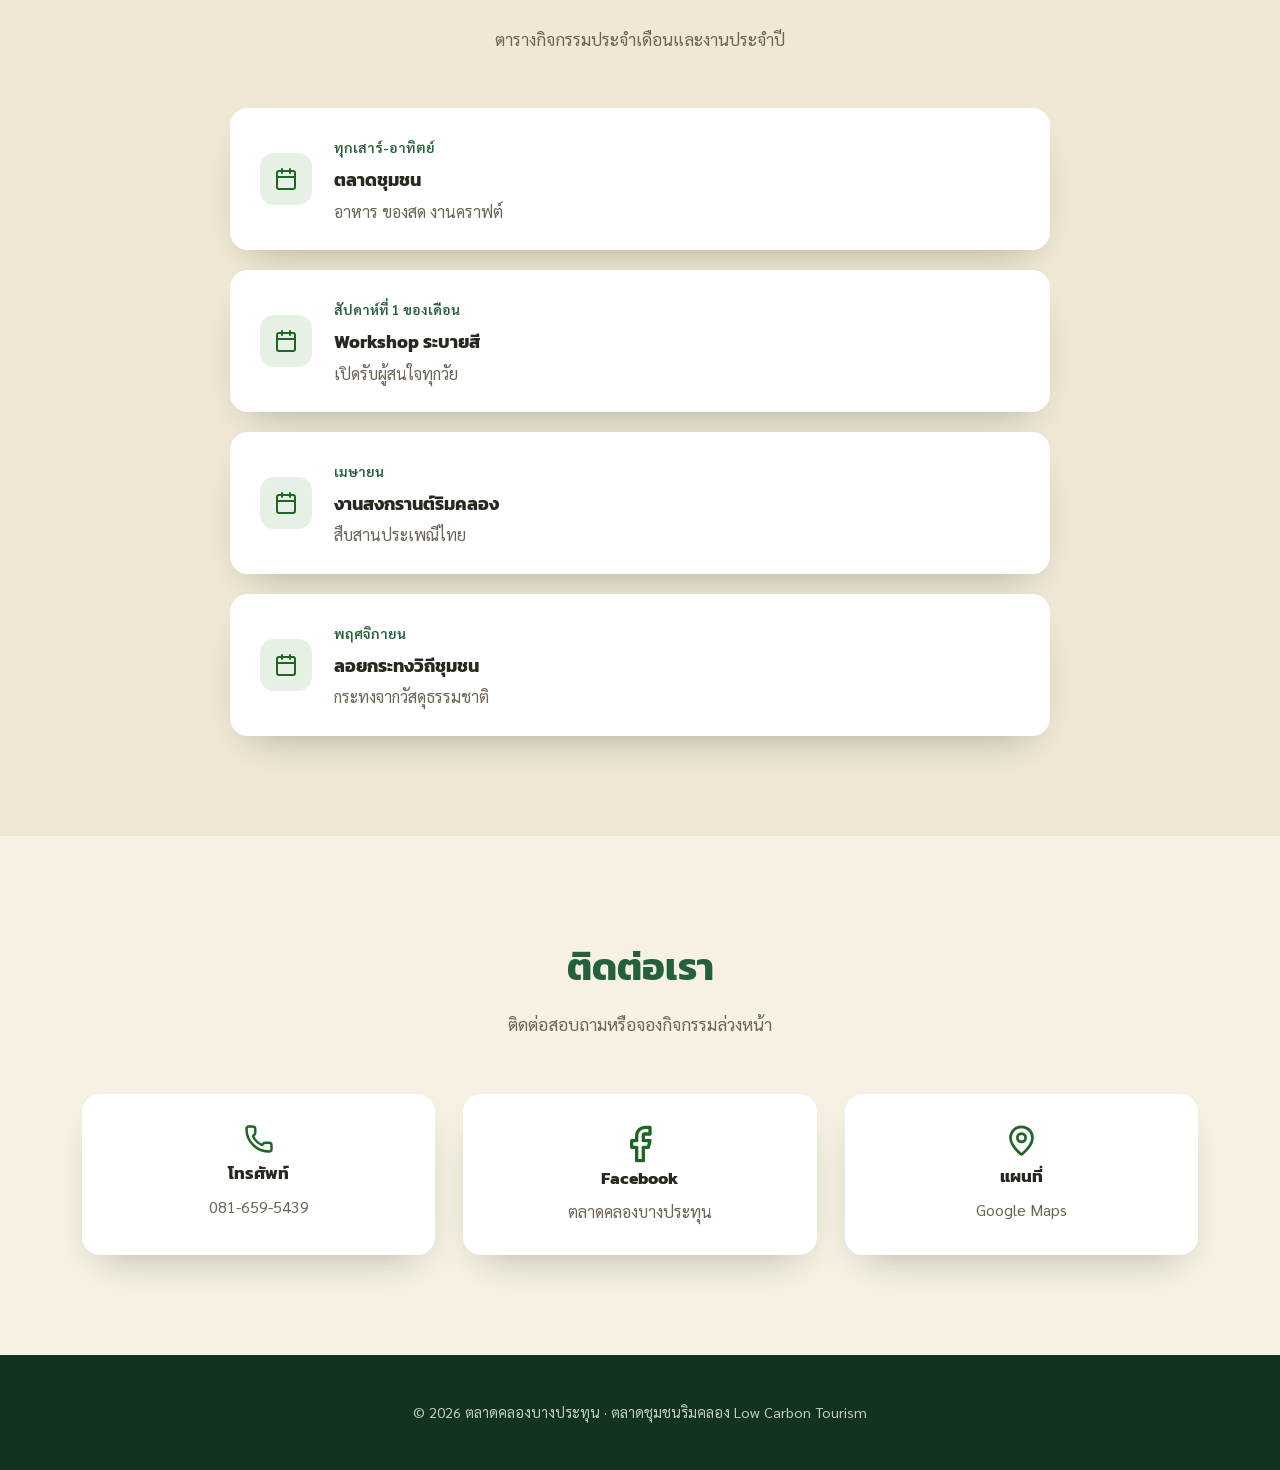
==== commit 937e6e10: "Add files via upload" ====
--- a/index.html
+++ b/index.html
@@ -8,7 +8,7 @@
 <link rel="preconnect" href="https://fonts.googleapis.com">
 <link rel="preconnect" href="https://fonts.gstatic.com" crossorigin>
 <link href="https://fonts.googleapis.com/css2?family=Kanit:wght@400;500;600;700;800&family=Sarabun:wght@300;400;500;600;700&display=swap" rel="stylesheet">
-<link rel="stylesheet" href="/css/style.css">
+<link rel="stylesheet" href="css/style.css">
 </head>
 <body>
 
@@ -34,14 +34,14 @@
 
 <!-- HERO -->
 <section class="hero">
-  <div class="hero-bg" style="background-image:url('/img/bgimage.png')"></div>
+  <div class="hero-bg" style="background-image:url('img/bgimage.jpg')"></div>
   <div class="hero-overlay"></div>
   <div class="hero-content">
     <span class="badge"><svg xmlns="http://www.w3.org/2000/svg" width="18" height="18" viewBox="0 0 24 24" fill="none" stroke="#ffffff" stroke-width="2" stroke-linecap="round" stroke-linejoin="round" class="lucide lucide-leaf-icon lucide-leaf"><path d="M11 20A7 7 0 0 1 9.8 6.1C15.5 5 17 4.48 19 2c1 2 2 4.18 2 8 0 5.5-4.78 10-10 10Z"/><path d="M2 21c0-3 1.85-5.36 5.08-6C9.5 14.52 12 13 13 12"/></svg> Low Carbon Tourism</span>
     <h1>ตลาดคลองบางประทุน</h1>
     <p class="hero-sub">สัมผัสวิถีชุมชน เรียนรู้ธรรมชาติ<br>และท่องเที่ยวอย่างยั่งยืน</p>
     <div class="hero-time">
-      <svg xmlns="http://www.w3.org/2000/svg" width="18" height="18" viewBox="0 0 24 24" fill="none" stroke="#ffffff" stroke-width="2" stroke-linecap="round" stroke-linejoin="round" class="lucide lucide-clock-icon lucide-clock"><circle cx="12" cy="12" r="10"/><path d="M12 6v6l4 2"/></svg> เปิดทุกวันศุกร์ - อาทิตย์ · 08:00 - 13:00 น.
+      <svg xmlns="http://www.w3.org/2000/svg" width="18" height="18" viewBox="0 0 24 24" fill="none" stroke="#ffffff" stroke-width="2" stroke-linecap="round" stroke-linejoin="round" class="lucide lucide-clock-icon lucide-clock"><circle cx="12" cy="12" r="10"/><path d="M12 6v6l4 2"/></svg> เปิดทุกวันศุกร์ - อาทิตย์ · 09:00 - 17:00 น.
     </div>
     <div class="hero-actions">
       <a class="btn btn-primary" href="#map"><svg xmlns="http://www.w3.org/2000/svg" width="24" height="24" viewBox="0 0 24 24" fill="none" stroke="#ffffff" stroke-width="2" stroke-linecap="round" stroke-linejoin="round" class="lucide lucide-map-pin-icon lucide-map-pin"><path d="M20 10c0 4.993-5.539 10.193-7.399 11.799a1 1 0 0 1-1.202 0C9.539 20.193 4 14.993 4 10a8 8 0 0 1 16 0"/><circle cx="12" cy="10" r="3"/></svg> เปิด Google Maps</a>
@@ -88,7 +88,7 @@
     </div>
     <div class="scroll-row" id="workshopRow">
       <article class="workshop-card">
-        <div class="workshop-img" style="background-image:url('/img/painting.png')">
+        <div class="workshop-img" style="background-image:url('img/painting.jpg')">
           <span class="tag-pill">🎨 ระบายสี</span>
         </div>
         <div class="workshop-body">
@@ -97,25 +97,7 @@
         </div>
       </article>
       <article class="workshop-card">
-        <div class="workshop-img" style="background-image:url('/img/painting.png')">
-          <span class="tag-pill">🎨 ระบายสี</span>
-        </div>
-        <div class="workshop-body">
-          <h3>ระบายสี & เพ้นท์กระถาง</h3>
-          <p>เรียนรู้ภูมิปัญญาการจักสานจากวัสดุธรรมชาติในท้องถิ่น</p>
-        </div>
-      </article>
-      <article class="workshop-card">
-        <div class="workshop-img" style="background-image:url('/img/painting.png')">
-          <span class="tag-pill">🌳 ปลูกต้นไม้</span>
-        </div>
-        <div class="workshop-body">
-          <h3>ปลูกต้นไม้</h3>
-          <p>เรียนรู้การปลูกต้นไม้ท้องถิ่น เพิ่มพื้นที่สีเขียว</p>
-        </div>
-      </article>
-      <article class="workshop-card">
-        <div class="workshop-img" style="background-image:url('/img/painting.png')">
+        <div class="workshop-img" style="background-image:url('img/season.jpg')">
           <span class="tag-pill">📅 ตามฤดูกาล</span>
         </div>
         <div class="workshop-body">
@@ -136,7 +118,7 @@
     </div>
     <div class="card-grid three">
       <article class="shop-card">
-        <div class="shop-img" style="background-image:url('https://images.unsplash.com/photo-1445116572660-236099ec97a0?q=80&w=1974&auto=format&fit=crop')"></div>
+        <div class="shop-img" style="background-image:url('img/cafe.jpg')"></div>
         <div class="shop-body">
           <h3>บางประทุน ริมสวนคาเฟ่</h3>
           <p>มัทฉะคราฟต์ เริ่มต้น 30.-/แก้ว</p>
@@ -144,7 +126,7 @@
         </div>
       </article>
       <article class="shop-card">
-        <div class="shop-img" style="background-image:url('https://images.unsplash.com/photo-1517248135467-4c7edcad34c4?q=80&w=1974&auto=format&fit=crop')"></div>
+        <div class="shop-img" style="background-image:url('img/kitchen.jpg')"></div>
         <div class="shop-body">
           <h3>ครัวชุมชน</h3>
           <p>อาหารพื้นบ้าน</p>
@@ -152,7 +134,7 @@
         </div>
       </article>
       <article class="shop-card">
-        <div class="shop-img" style="background-image:url('https://images.unsplash.com/photo-1466692476868-aef1dfb1e735?q=80&w=1974&auto=format&fit=crop')"></div>
+        <div class="shop-img" style="background-image:url('img/garden.jpg')"></div>
         <div class="shop-body">
           <h3>สวนต้นไม้</h3>
           <p>ต้นไม้ &amp; กระถาง</p>
@@ -163,7 +145,7 @@
 
     <!-- FEATURED SHOP -->
     <div class="featured-shop">
-      <div class="featured-img" ><img src="/img/poster1.webp" alt="cafe Shop"></div>
+      <div class="featured-img" ><img src="img/poster1.webp" alt="cafe Shop"></div>
       <div class="featured-body">
         <span class="chip"><svg xmlns="http://www.w3.org/2000/svg" width="16" height="16" viewBox="0 0 24 24" fill="none" stroke="#24603a" stroke-width="2" stroke-linecap="round" stroke-linejoin="round" class="lucide lucide-coffee-icon lucide-coffee"><path d="M10 2v2"/><path d="M14 2v2"/><path d="M16 8a1 1 0 0 1 1 1v8a4 4 0 0 1-4 4H7a4 4 0 0 1-4-4V9a1 1 0 0 1 1-1h14a4 4 0 1 1 0 8h-1"/></svg>ร้านแนะนำ</span>
         <h3>บางประทุน ริมสวนคาเฟ่</h3>
@@ -266,17 +248,17 @@
         <h3>โทรศัพท์</h3>
         <p>081-659-5439</p>
       </a>
-      <a class="contact-card" href="#" target="_blank" rel="noopener">
-        <img  src="/img/icon/facebook.svg" alt="facebook" class="contact-icon"></img>
+      <a class="contact-card" href="https://www.facebook.com/share/g/1CV3P3rUUH/" target="_blank" rel="noopener">
+        <img  src="img/icon/facebook.svg" alt="facebook" class="contact-icon"></img>
         <h3>Facebook</h3>
         <p>ตลาดคลองบางประทุน</p>
       </a>
-      <a class="contact-card" href="#" target="_blank" rel="noopener">
+      <!--<a class="contact-card" href="#" target="_blank" rel="noopener">
   
-        <img width="24" height="24" src="/img/icon/line.png" alt="line-me" class="contact-icon"></img>
+        <img width="24" height="24" src="img/icon/line.png" alt="line-me" class="contact-icon"></img>
         <h3>LINE</h3>
         <p>@bangpratun</p>
-      </a>
+      </a>!-->
       <a class="contact-card" href="#map">
         <svg xmlns="http://www.w3.org/2000/svg" width="33" height="33" viewBox="0 0 24 24" fill="none" stroke="#1e6626" stroke-width="2" stroke-linecap="round" stroke-linejoin="round" class="lucide lucide-map-pin-icon lucide-map-pin"><path d="M20 10c0 4.993-5.539 10.193-7.399 11.799a1 1 0 0 1-1.202 0C9.539 20.193 4 14.993 4 10a8 8 0 0 1 16 0"/><circle cx="12" cy="10" r="3"/></svg>
         <h3>แผนที่</h3>
@@ -290,7 +272,7 @@
   <p>© <span id="year"></span> ตลาดคลองบางประทุน · ตลาดชุมชนริมคลอง Low Carbon Tourism</p>
 </footer>
 
-<script src="/js/script.js"></script>
+<script src="js/script.js"></script>
 
 </body>
 </html>
--- a/css/style.css
+++ b/css/style.css
@@ -254,7 +254,7 @@
   gap: 28px;
 }
 .card-grid.three { grid-template-columns: repeat(3, 1fr); }
-.card-grid.four { grid-template-columns: repeat(4, 1fr); }
+.card-grid.four { grid-template-columns: repeat(3, 1fr); }
 
 .feature-card {
   background: var(--white);
@@ -284,6 +284,7 @@
 /* ---------- WORKSHOP SCROLL ROW ---------- */
 .scroll-row {
   display: flex;
+  justify-content: center;
   gap: 24px;
   overflow-x: auto;
   padding: 6px 6px 20px;
